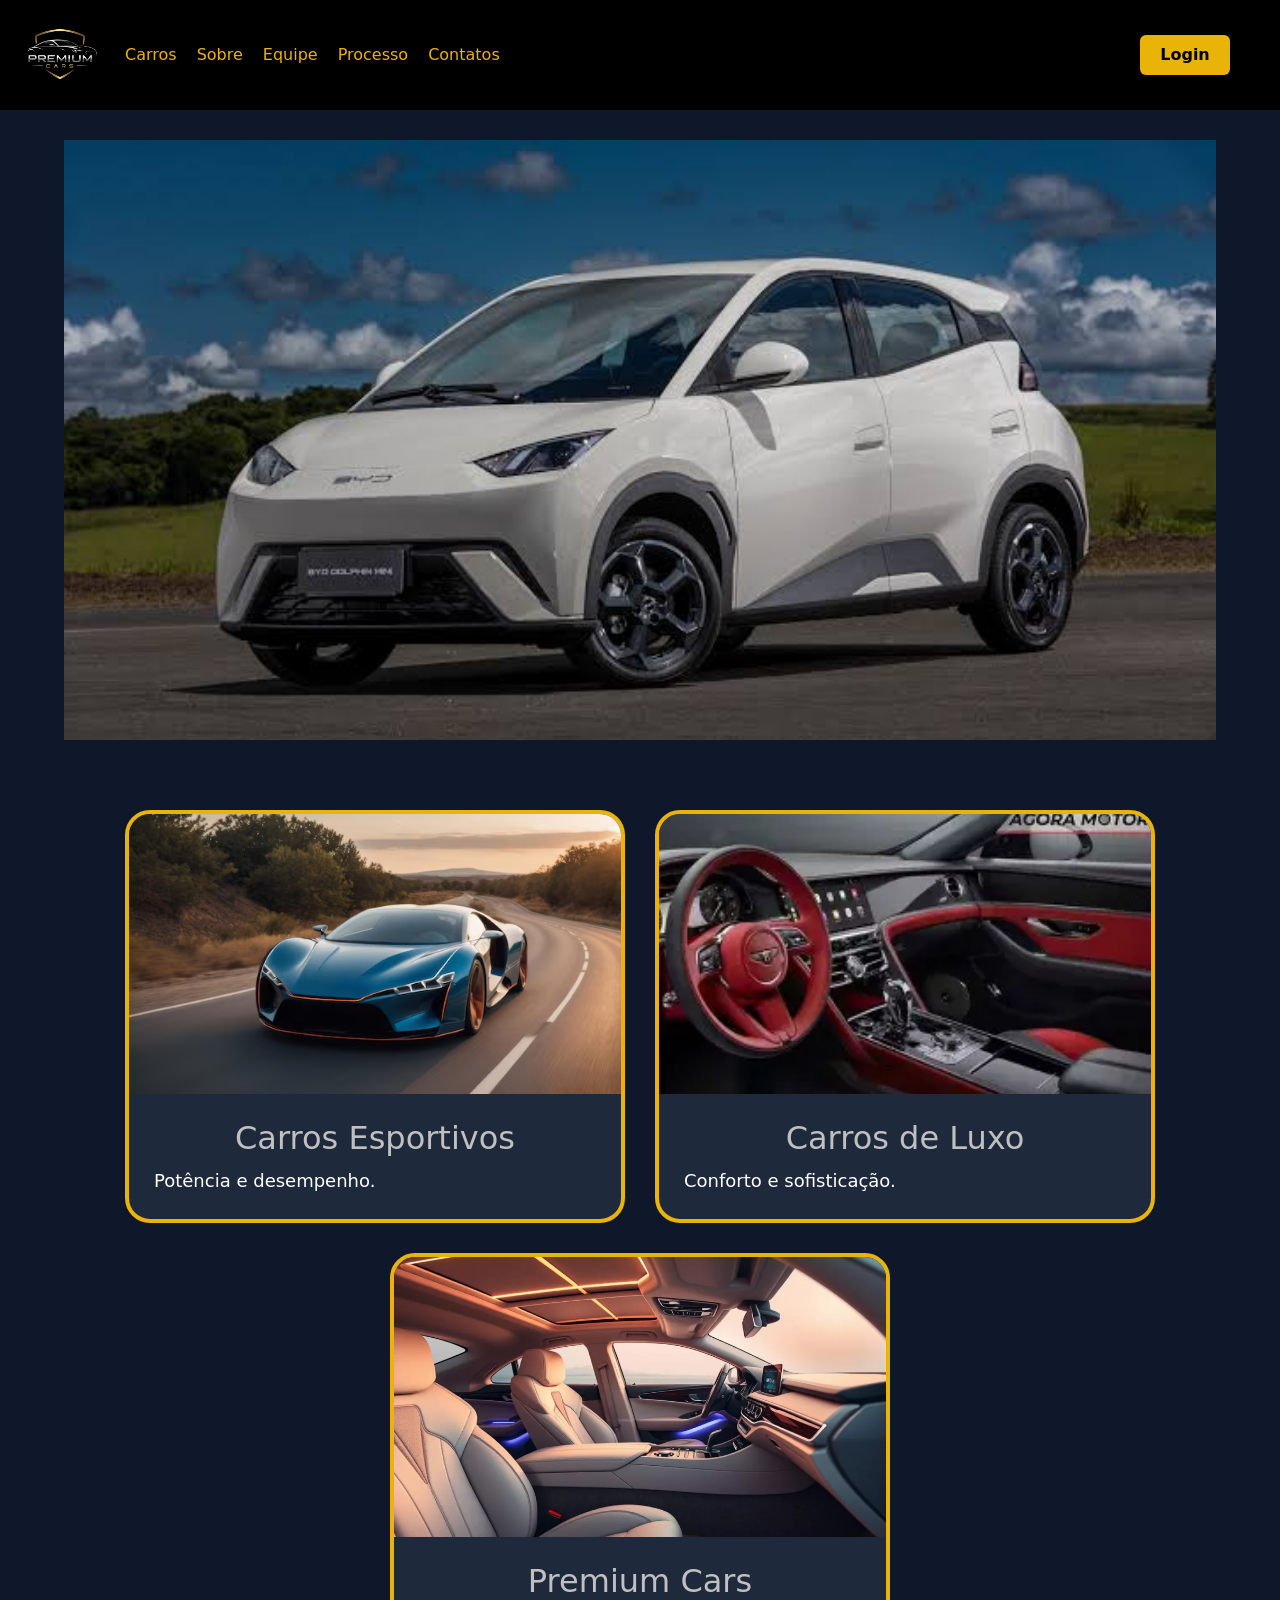
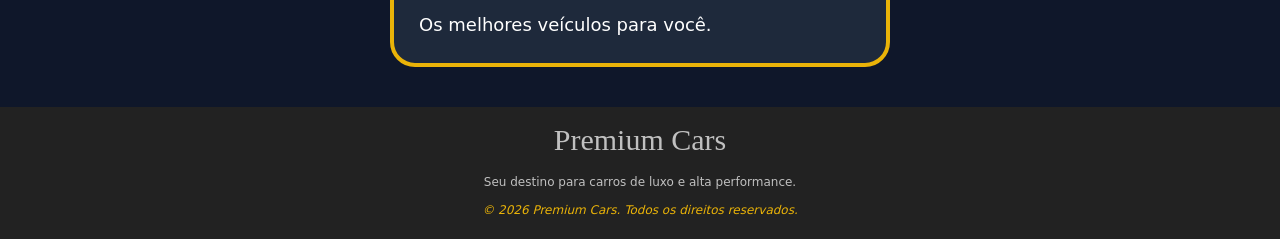
==== home.html @ 094aa10c "Primeiro commit do Premium Cars" ====
<!DOCTYPE html>
<html lang="pt-BR">
<head>
    <!-- Arthur José, Nicollas Oliveira, Enzo Gabriel e João Pedro - 1º DS -->
    <meta charset="UTF-8">
    <meta name="viewport" content="width=device-width, initial-scale=1.0">
    <title>Premium Cars</title>

    <link href="https://cdn.jsdelivr.net/npm/bootstrap@5.3.8/dist/css/bootstrap.min.css" rel="stylesheet">

    <link rel="stylesheet" href="css/style.css">
</head>

<body>

  <nav>
    <a href="home.html">
            <img src="img/premium cars.jpeg" alt="logo" class="logo">
        </a>

    <ul>
        <li><a href="produtos.html">Carros</a></li>
        <li><a href="sobre.html">Sobre</a></li>
        <li><a href="equipe.html">Equipe</a></li>
        <li><a href="processo.html">Processo</a></li>
        <li><a href="contatos.html">Contatos</a></li>
    </ul>

    <div id="areaUsuario">
    <button class="login-btn" onclick="window.location.href='login.html'">
        Login
    </button>
</div>

</nav>
    <!-- CARROSSEL -->

    <div id="carouselExampleSlidesOnly" class="carousel slide" data-bs-ride="carousel">

        <div class="carousel-inner">

            <div class="carousel-item active">
                <img src="img/carro carrosel1.jpg" class="d-block w-100" alt="Carro 1">
            </div>

            <div class="carousel-item">
                <img src="img/carro carrosel2.webp" class="d-block w-100" alt="Carro 2">
            </div>

            <div class="carousel-item">
                <img src="img/carro carrosel3.webp" class="d-block w-100" alt="Carro 3">
            </div>

            <div class="carousel-item">
                <img src="img/carro carrosel4.jpg" class="d-block w-100" alt="Carro 4">
            </div>

        </div>

    </div>

    <!-- CARDS -->

    <div class="cards-home">

        <div class="card-home">
            <img src="img/card1.avif" alt="Carros Esportivos">

            <div class="texto">
                <h3>Carros Esportivos</h3>
                <p>Potência e desempenho.</p>
            </div>
        </div>

        <div class="card-home">
            <img src="img/card2.webp" alt="Carros de Luxo">

            <div class="texto">
                <h3>Carros de Luxo</h3>
                <p>Conforto e sofisticação.</p>
            </div>
        </div>

        <div class="card-home">
            <img src="img/card3.webp" alt="Premium Cars">

            <div class="texto">
                <h3>Premium Cars</h3>
                <p>Os melhores veículos para você.</p>
            </div>
        </div>

    </div>

    <!-- RODAPÉ -->

    <footer>

        <div class="footer-container">

            <h3>Premium Cars</h3>

            <p>Seu destino para carros de luxo e alta performance.</p>

            <p class="copyright">
                © 2026 Premium Cars. Todos os direitos reservados.
            </p>

        </div>

    </footer>

    <script src="js/script.js"></script>

    <script src="https://cdn.jsdelivr.net/npm/bootstrap@5.3.8/dist/js/bootstrap.bundle.min.js"></script>

</body>
</html>
---- css/style.css ----
html, body{
    margin: 0;
    padding: 0;
    min-height: 100vh;
}

body{
    background-color: #0F172A;
    display: flex;
    flex-direction: column;
}

/* NAVBAR */
nav{
    background-color: black;
    padding: 20px;
    display: flex;
    align-items: center;
}

ul{
    list-style: none;
    display: flex;
    gap: 20px;
}

a{
    color: #EAB308;
    text-decoration: none;
}

a:hover{
    color: #00bfff;
}

.logo{
    width: 80px;
    height: 80px;
    border-radius: 50%;
}

button{
    background-color: #EAB308;
    width: 6rem;
    height: 2rem;
    margin-left: auto;
    cursor: pointer;
    margin-right: 30px;
}

/* TÍTULO */
.carros1{
    color: white;
    text-align: center;
    margin-top: 10px;
}

/* CARROSSEL */
.carousel{
    width: 90%;
    max-width: 1400px;
    height: 600px;
    margin: 30px auto;
}

.carousel-item img{
    width: 100%;
    height: 600px;
    object-fit: cover;
}

/* TÍTULOS */
h2{
    color: #EAB308;
    margin-left: 80px;
}

/* CARDS HOME */
.cards-home{
    width: 90%;
    margin: 40px auto;
    display: flex;
    justify-content: center;
    gap: 30px;
    flex-wrap: wrap;
}

.card-home{
    width: 500px;
    background-color: #1E293B;
    border: 4px solid #EAB308;
    border-radius: 25px;
    overflow: hidden;
    transition: 0.3s;
}

.card-home:hover{
    transform: translateY(-5px);
}

.card-home img{
    width: 100%;
    height: 280px;
    object-fit: cover;
    display: block;
}

.card-home .texto{
    padding: 25px;
    color: white;
}

.card-home .texto h3{
    font-size: 32px;
    margin-bottom: 10px;
}

.card-home .texto p{
    font-size: 18px;
    margin: 0;
}

/* FOOTER */
footer{
    width: 100%;
    background-color: #222;
    color: silver;
    text-align: center;
    padding: 15px;
    margin-top: auto;
    box-sizing: border-box;
}

.footer-container{
    display: flex;
    flex-direction: column;
    align-items: center;
}

.footer-container h3{
    font-size: 30px;
    font-family: Georgia, serif;
    margin-bottom: 10px;
}

.footer-container p{
    font-size: 12px;
    margin: 5px 0;
}

.copyright{
    font-size: 12px;
    font-style: italic;
    color: #EAB308;
}

/* produtos.html */
/* produtos.html */
/* produtos.html */

/* PRODUTOS - RESPONSIVIDADE */

.lista-produtos {
    display: grid !important;
    grid-template-columns: repeat(3, 1fr) !important;
    gap: 25px;
    padding: 30px;
}

.produto1 {
    width: 100%;
    min-width: 0;
}


/* TABLET */
@media (min-width: 768px) and (max-width: 1100px) {

    .lista-produtos {
        grid-template-columns: repeat(2, 1fr) !important;
        gap: 20px;
        padding: 20px;
    }

}


/* CELULAR */
@media (max-width: 767px) {

    .lista-produtos {
        grid-template-columns: 1fr !important;
        gap: 20px;
        padding: 15px;
    }

}

.produto1{
    width: 100%;
    background: #1f2937;
    border-radius: 18px;
    overflow: hidden;
    border: 1px solid #374151;
    box-shadow: 0 8px 25px rgba(0, 0, 0, 0.3);
    transition: 0.3s ease;
}

.produto1:hover {
    transform: translateY(-8px);
    box-shadow: 0 15px 35px rgba(0, 0, 0, 0.4);
}

.imagem-card {
    position: relative;
    width: 100%;
    height: 220px;
    overflow: hidden;
}

.imagem-card img {
    width: 100%;
    height: 100%;
    object-fit: contain;
    display: block;
}

.mais-vendido {
    position: absolute;
    top: 10px;
    right: 10px;
    background: #3b82f6;
    color: white;
    padding: 7px 12px;
    border-radius: 20px;
    font-size: 12px;
    font-weight: bold;
    z-index: 10;
}

.produto-conteudo1 {
    padding: 20px;
}

.produto-conteudo1 h2 {
    color: white;
    font-size: 26px;
    margin: 0 0 15px 0;
}

.produto-conteudo1 .preco {
    color: #EAB308;
    font-size: 22px;
    font-weight: bold;
    margin-bottom: 15px;
}

.produto-conteudo1 .descricao {
    color: #d1d5db;
    font-size: 16px;
    line-height: 1.6;
    margin: 0;
}

.titulo-container{
    position: relative;
    display: flex;
    justify-content: center;
    align-items: center;
    background-color: #07122c;
    padding: 20px;
}

.menu-btn{
    position: absolute;
    left: 20px;
    top: 50%;
    transform: translateY(-50%);

    width: 55px;
    height: 55px;

    background-color: #1E293B;
    color: white;
    border: none;
    border-radius: 10px;

    font-size: 28px;
    cursor: pointer;
}

.menu-lateral{
    position: fixed;
    top: 0;
    left: -250px;
    width: 250px;
    height: 100%;
    background: #111827;
    transition: 0.3s;
    padding-top: 100px;
    z-index: 1000;
}

.menu-lateral a{
    display: block;
    color: white;
    text-decoration: none;
    padding: 15px 25px;
    font-size: 18px;
}

.menu-lateral a:hover{
    background-color: #374151;
}

.carros1{
    margin: 0;
    color: white;
    font-size: 3rem;
    text-align: center;
}

/*sobre.html*/
/*sobre.html*/
/*sobre.html*/

h1{
    color: silver;
    text-align: center;
    font-size: 50px;
}

h3{
    color: silver;
    text-align: center;
    font-size: 40px;
}

.container-sobre{
    display: grid;
    grid-template-columns: 320px 1fr 320px;
    align-items: start;
    gap: 40px;
    margin-top: 30px;
    padding: 0 30px;
}

.conteudo{
    width: 100%;
}

.conteudo p{
    color: white;
    font-size: 25px;
    text-align: justify;
    width: 100%;
}

.sobre{
    width: 320px;
    height: 320px;
    object-fit: contain;
    border-radius: 20px;
}

.imagem-esquerda,
.imagem-direita{
    margin-top: 50px;
}

table{
    border-collapse: collapse;
    width: 350px;
    margin: 30px auto;
}

th, td{
    border: 1px solid black;
    padding: 12px;
}

th{
    background-color: silver;
    color: white;
}

td{
    color: white;
}

tr:nth-child(even){
    background-color: #0F172A;
}


@media (min-width: 768px) and (max-width: 1024px){

    .container-sobre{
        display: grid;
        grid-template-columns: 55% 45%;
        gap: 20px;
        padding: 20px;
        align-items: center;
    }

    .imagem-esquerda{
        grid-column: 2;
        grid-row: 1;
        width: 100%;
        height: auto;
        margin-top: 0;
        object-fit: contain;
    }

    .conteudo{
        grid-column: 1;
        grid-row: 1 / span 2;
        width: 100%;
    }

    .imagem-direita{
        grid-column: 2;
        grid-row: 2;
        width: 100%;
        height: auto;
        margin-top: 0;
        object-fit: contain;
    }

    .conteudo p{
        font-size: 20px;
    }

    .conteudo h1{
        font-size: 40px;
    }

    .conteudo h3{
        font-size: 28px;
    }

    table{
        width: 100%;
    }
}


/* CELULAR */
@media (max-width: 767px){

    .container-sobre{
        display: grid;
        grid-template-columns: 55% 45%;
        gap: 10px;
        padding: 10px;
        align-items: center;
    }

    .imagem-esquerda{
        grid-column: 2;
        grid-row: 1;
        width: 100%;
        height: auto;
        margin-top: 0;
        object-fit: contain;
    }

    .conteudo{
        grid-column: 1;
        grid-row: 1 / span 2;
        width: 100%;
    }

    .imagem-direita{
        grid-column: 2;
        grid-row: 2;
        width: 100%;
        height: auto;
        margin-top: 0;
        object-fit: contain;
    }

    .conteudo p{
        font-size: 14px;
    }

    .conteudo h1{
        font-size: 28px;
    }

    .conteudo h3{
        font-size: 20px;
    }

    table{
        width: 100%;
        font-size: 12px;
    }

    th, td{
        padding: 8px;
    }
}


/* contatos.html */
/* contatos.html */
/* contatos.html */

.contato-box{
    width: 400px;
    background-color: #1E293B;
    color: white;
    margin: 50px auto;
    padding: 30px;
    border-radius: 20px;
    text-align: center;
    border: 2px solid #EAB308;
    box-shadow: 0 0 20px rgba(0,0,0,0.5);
}

.contato-box h2{
    color: silver;
    margin-bottom: 20px;
    text-align: center;
}

.contato-box p{
    width: 100%;
    margin: 10px 0;
    font-size: 18px;
    color: white;
}

.redes{
    display: flex;
    flex-direction: column;
    align-items: center;
    gap: 15px;
    margin-top: 20px;
}

.icone{
    width: 70px;
    height: 70px;
    object-fit: contain;
    transition: 0.3s;
}

.icone:hover{
    transform: scale(1.1);
}


main{
    flex: 1;
}
/* Processo.html */
/* Processo.html */
/* Processo.html */

.processo-container{
    width: 95%;
    margin: 40px auto;
    display: grid;
    grid-template-columns: 1fr 1fr;
    gap: 40px;
}

.card{
    background-color: #1E293B;
    border: 4px solid #EAB308;
    border-radius: 20px;
    color: white;
    text-align: center;
    padding: 20px;
    min-height: 550px;
    box-shadow: 0 0 15px rgba(0,0,0,0.4);
}

.card img{
    width: 100%;
    height: 350px;
    object-fit: contain; 
    background-color: #0F172A;
    border-radius: 15px;
}

.card h2{
    color: silver;
    margin-top: 20px;
    margin-bottom: 15px;
    font-size: 28px;
}

.card p{
    width: 100%;
    margin: 0;
    font-size: 18px;
    line-height: 1.5;
    color: white;
}

/* equipe.html */
/* equipe.html */
/* equipe.html */

.equipe{
    width: 90%;
    margin: 50px auto;
    display: grid;
    grid-template-columns: 1fr 1fr;
    gap: 50px;
    height: auto;
}

.membro{
    display: flex;
    align-items: center;
    gap: 25px;
}

.membro img{
    width: 180px;
    height: 180px;
    border-radius: 50%;
    object-fit: cover;
}

.info h2{
    color: white;
    font-size: 30px;
    margin-bottom: 5px;
}

.info h3{
    color: silver;
    font-size: 18px;
    margin-bottom: 10px;
}

.info p{
    color: white;
    font-size: 16px;
    line-height: 1.5;
}

@media(max-width: 900px){
    .equipe{
        grid-template-columns: 1fr;
    }
}


/* mais vendidos.html */
/* mais vendidos.html */
/* mais vendidos.html */

.lista-produtos{
    display: grid;
    grid-template-columns: repeat(3, 1fr);
    gap: 25px;
    padding: 30px;
}

.produto1{
    background: #1f2937;
    border-radius: 18px;
    overflow: hidden;
    border: 1px solid #374151;
    width: auto;
}

/* cadastro/login.html */ 
/* cadastro/login.html */
/* cadastro/login.html */

nav{
    background-color: black;
    padding: 15px 20px;
    display: flex;
    align-items: center;
    width: 100%;
    box-sizing: border-box;
}

.logo{
    width: 80px;
    height: 80px;
    border-radius: 40px;
    object-fit: contain;
}

nav ul{
    list-style: none;
    display: flex;
    gap: 20px;
    margin: 0;
    padding: 0;
    margin-left: 25px;
}

nav ul li a{
    color: #EAB308;
    text-decoration: none;
    font-size: 16px;
}

nav ul li a:hover{
    color: #00bfff;
}

.login-btn{
    margin-left: auto;
    width: 90px;
    height: 40px;
    background-color: #EAB308;
    color: black;
    border: none;
    border-radius: 6px;
    font-size: 16px;
    font-weight: bold;
    cursor: pointer;
}

.login-btn:hover{
    background-color: #00bfff;
    color: white;
}

.senha-box{
    display: flex;
    gap: 5px;
}

.senha-box button{
    width: 50px;
    border: none;
    border-radius: 8px;
    cursor: pointer;
}

.cadastro-link{
    color: white;
}

.cadastro-link a{
    color: #EAB308;
    text-decoration: none;
    margin-left: 5px;
    font-weight: bold;
}

.cadastro-link a:hover{
    color: silver;
}

.container-login{
    min-height: 100vh;
    display: flex;
    justify-content: center;
    align-items: center;
    padding: 20px;
    box-sizing: border-box;
}

.login-box{
    width: 400px;
    background-color: #1E293B;
    padding: 40px;
    border-radius: 15px;
    box-shadow: 0 0 20px rgba(0,0,0,0.5);
    text-align: center;
    box-sizing: border-box;
}

.login-box h1{
    color: silver;
    margin-bottom: 10px;
}

.login-box p{
    color: white;
}

.login-box input{
    width: 100%;
    padding: 12px;
    margin: 10px 0;
    border: none;
    border-radius: 8px;
    background-color: #334155;
    color: white;
    box-sizing: border-box;
}

.login-box input::placeholder{
    color: #d1d5db;
}

.senha-box{
    display: flex;
    gap: 5px;
}

.senha-box input{
    flex: 1;
}

.senha-box button{
    width: 50px;
    border: none;
    border-radius: 8px;
    cursor: pointer;
}

.btn-login{
    width: 100%;
    padding: 12px;
    background-color: #EAB308;
    color: black;
    border: none;
    border-radius: 8px;
    font-weight: bold;
    cursor: pointer;
    margin-top: 10px;
}

.btn-login:hover{
    background-color: white;
}

.cadastro-link{
    color: white;
    margin-top: 20px;
}

.cadastro-link a{
    color: #EAB308;
    text-decoration: none;
    font-weight: bold;
}

.cadastro-link a:hover{
    color: silver;
}

#areaUsuario{
    margin-left: auto;
    display: flex;
    align-items: center;
    gap: 10px;
}

.email-usuario{
    color: #EAB308;
    font-weight: bold;
}

/* CELULAR */
@media (max-width: 768px){

    #areaUsuario{
        flex-direction: column;
        align-items: center;
        gap: 5px;
    }

    .email-usuario{
        font-size: 14px;
    }
}
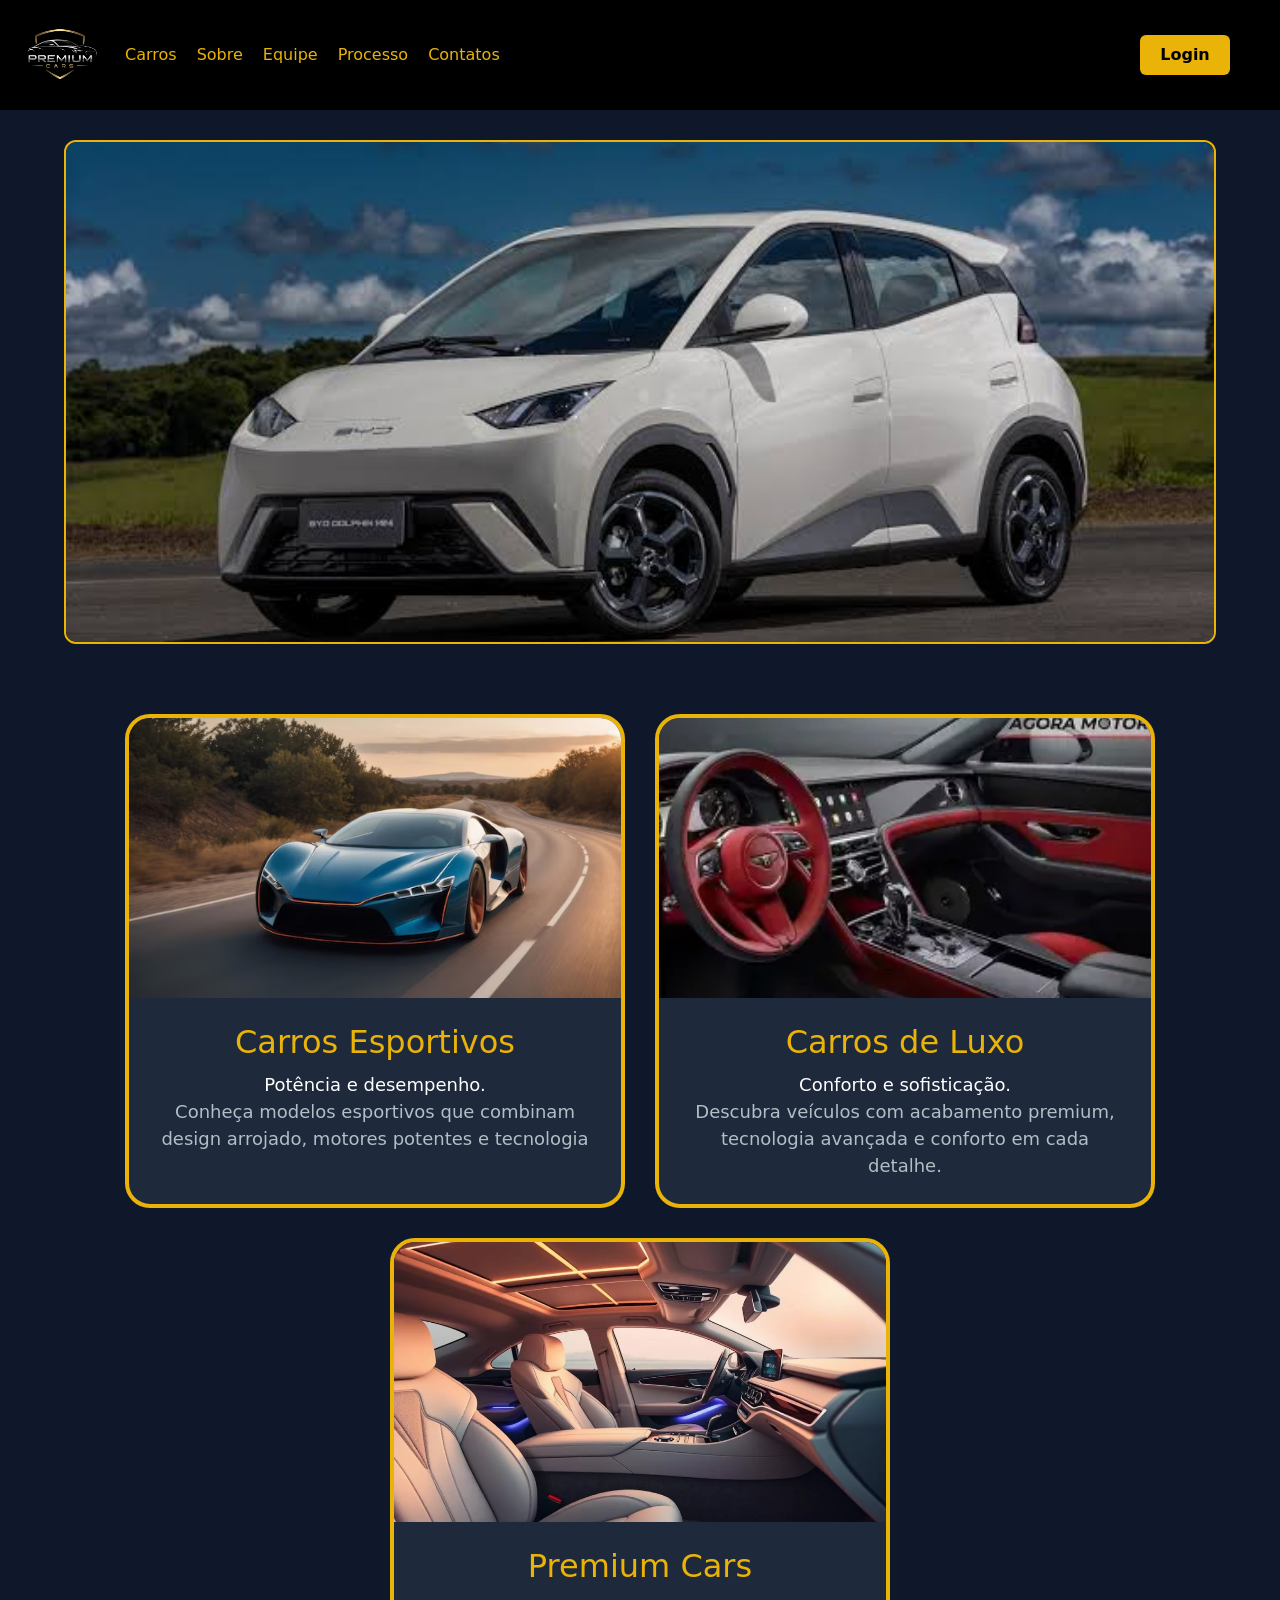
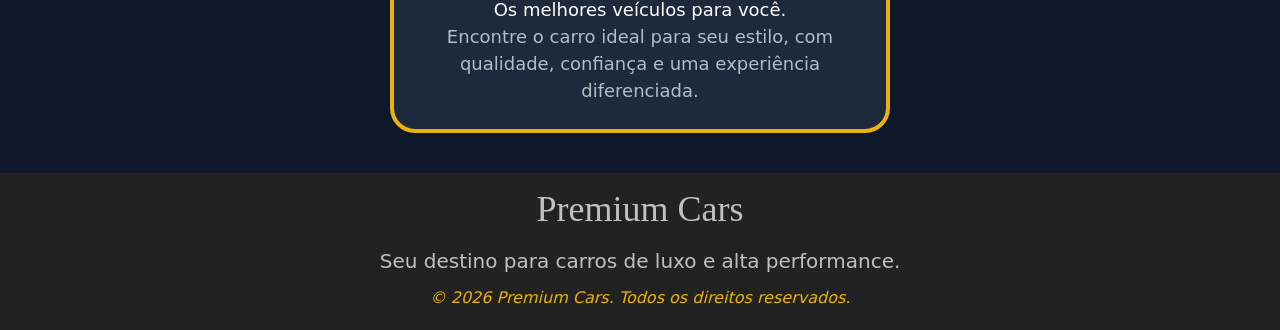
==== commit 5da5c242: "Ajustes solicitados pelo professor" ====
--- a/home.html
+++ b/home.html
@@ -35,7 +35,10 @@
 </nav>
     <!-- CARROSSEL -->
 
-    <div id="carouselExampleSlidesOnly" class="carousel slide" data-bs-ride="carousel">
+   <div id="carouselExampleSlidesOnly"
+     class="carousel slide carrosel-premium"
+     data-bs-ride="carousel"
+     data-bs-interval="3000">
 
         <div class="carousel-inner">
 
@@ -69,6 +72,7 @@
             <div class="texto">
                 <h3>Carros Esportivos</h3>
                 <p>Potência e desempenho.</p>
+                <p>Conheça modelos esportivos que combinam design arrojado, motores potentes e tecnologia</p>
             </div>
         </div>
 
@@ -78,6 +82,7 @@
             <div class="texto">
                 <h3>Carros de Luxo</h3>
                 <p>Conforto e sofisticação.</p>
+                <p>Descubra veículos com acabamento premium, tecnologia avançada e conforto em cada detalhe.</p>
             </div>
         </div>
 
@@ -87,6 +92,7 @@
             <div class="texto">
                 <h3>Premium Cars</h3>
                 <p>Os melhores veículos para você.</p>
+                <p>Encontre o carro ideal para seu estilo, com qualidade, confiança e uma experiência diferenciada.</p>
             </div>
         </div>
 
--- a/css/style.css
+++ b/css/style.css
@@ -1,3 +1,6 @@
+/* home.html */
+
+
 html, body{
     margin: 0;
     padding: 0;
@@ -63,10 +66,34 @@
     margin: 30px auto;
 }
 
+/* Borda do carrossel Premium Cars */
+.carrosel-premium {
+    border: 2px solid #EAB308;
+    border-radius: 12px;
+    overflow: hidden;
+    width: 90%;
+    margin: 30px auto;
+    box-sizing: border-box;
+}
+
+.carrosel-premium .carousel-inner,
+.carrosel-premium .carousel-item,
+.carrosel-premium .carousel-item img {
+    border-radius: 10px;
+}
+
 .carousel-item img{
     width: 100%;
     height: 600px;
     object-fit: cover;
+}
+
+/* Padroniza as imagens do carrossel */
+.carrosel-premium .carousel-item img {
+    width: 100%;
+    height: 500px;
+    object-fit: cover;
+    display: block;
 }
 
 /* TÍTULOS */
@@ -94,6 +121,25 @@
     transition: 0.3s;
 }
 
+.card-home {
+    text-align: center;
+}
+
+/* Títulos dos cards */
+.card-home h3 {
+    color: #EAB308;
+}
+
+/* Primeiro parágrafo: frase de destaque */
+.card-home p:first-of-type {
+    color: #FFFFFF;
+}
+
+/* Segundo parágrafo: descrição complementar */
+.card-home p:nth-of-type(2) {
+    color: #B0BEC5;
+}
+
 .card-home:hover{
     transform: translateY(-5px);
 }
@@ -146,6 +192,19 @@
 .footer-container p{
     font-size: 12px;
     margin: 5px 0;
+}
+
+/* Aumentar textos do footer */
+footer .footer-container h3 {
+    font-size: 36px !important;
+}
+
+footer .footer-container p:not(.copyright) {
+    font-size: 20px !important;
+}
+
+footer .footer-container .copyright {
+    font-size: 16px !important;
 }
 
 .copyright{
@@ -857,7 +916,6 @@
     font-weight: bold;
 }
 
-/* CELULAR */
 @media (max-width: 768px){
 
     #areaUsuario{
@@ -869,4 +927,449 @@
     .email-usuario{
         font-size: 14px;
     }
-}+}
+
+.btn-cadastro {
+    width: 100%;
+    padding: 12px;
+    background-color: #EAB308;
+    color: black;
+    border: none;
+    border-radius: 8px;
+    font-weight: bold;
+    font-size: 16px;
+    cursor: pointer;
+    margin-top: 10px;
+    box-sizing: border-box;
+}
+
+.btn-cadastro:hover {
+    background-color: white;
+}
+
+
+*,
+*::before,
+*::after {
+    box-sizing: border-box;
+}
+
+html,
+body {
+    width: 100%;
+    max-width: 100%;
+    margin: 0;
+}
+
+body {
+    min-height: 100vh;
+    overflow-wrap: break-word;
+}
+
+img {
+    max-width: 100%;
+}
+
+footer {
+    width: 100%;
+    max-width: 100%;
+    margin-top: auto;
+    flex-shrink: 0;
+}
+
+.footer-container {
+    width: 100%;
+    max-width: 100%;
+}
+
+.contato-box {
+    width: calc(100% - 32px);
+    max-width: 400px;
+    margin: 40px auto;
+}
+
+.processo-container {
+    width: calc(100% - 32px);
+    max-width: 1400px;
+    margin: 30px auto;
+    grid-template-columns: repeat(2, minmax(0, 1fr));
+    gap: 24px;
+}
+
+.card {
+    min-width: 0;
+    overflow-wrap: anywhere;
+}
+
+.card h2 {
+    margin-left: 0;
+}
+
+.card img {
+    max-width: 100%;
+}
+
+.equipe {
+    width: calc(100% - 32px);
+    max-width: 1200px;
+    grid-template-columns: repeat(2, minmax(0, 1fr));
+    gap: 30px;
+}
+
+.membro {
+    min-width: 0;
+}
+
+.membro img {
+    flex-shrink: 0;
+}
+
+.info {
+    min-width: 0;
+}
+
+.container-sobre {
+    grid-template-columns: minmax(0, 1fr) minmax(0, 2fr)
+                         minmax(0, 1fr);
+    gap: 20px;
+}
+
+.sobre {
+    max-width: 100%;
+}
+
+.conteudo {
+    min-width: 0;
+}
+
+table {
+    max-width: 100%;
+}
+
+.lista-produtos {
+    grid-template-columns: repeat(3, minmax(0, 1fr));
+    width: 100%;
+    min-width: 0;
+}
+
+.produto1 {
+    min-width: 0;
+}
+
+.produto-conteudo1 h2 {
+    margin-left: 0;
+    overflow-wrap: anywhere;
+}
+
+.carousel {
+    max-width: calc(100% - 32px);
+    height: auto;
+}
+
+.carousel-item img {
+    width: 100%;
+    height: auto;
+    aspect-ratio: 16 / 9;
+    object-fit: contain;
+}
+
+.cards-home {
+    max-width: 100%;
+}
+
+.card-home {
+    width: 100%;
+    max-width: 500px;
+    min-width: 0;
+}
+
+/* ========================================
+   TABLETS
+======================================== */
+@media (min-width: 768px) and (max-width: 1024px) {
+
+    .lista-produtos {
+        grid-template-columns: repeat(2, minmax(0, 1fr));
+        padding: 20px;
+        gap: 20px;
+    }
+
+    .processo-container {
+        gap: 18px;
+    }
+
+    .card {
+        padding: 15px;
+    }
+
+    .equipe {
+        grid-template-columns: 1fr;
+    }
+
+    .container-sobre {
+        grid-template-columns: minmax(0, 1fr) minmax(0, 1fr);
+    }
+
+    .sobre {
+        width: 100%;
+        height: auto;
+    }
+}
+
+/* ========================================
+   CELULARES
+======================================== */
+@media (max-width: 767px) {
+
+    nav {
+        flex-wrap: wrap;
+        gap: 12px;
+        padding: 12px;
+        max-width: 100%;
+    }
+
+    nav ul {
+        flex-wrap: wrap;
+        justify-content: center;
+        gap: 12px;
+        margin: 0;
+        padding: 0;
+        min-width: 0;
+    }
+
+    nav ul li a {
+        font-size: 14px;
+    }
+
+    .logo {
+        width: 60px;
+        height: 60px;
+        flex-shrink: 0;
+    }
+
+    nav button,
+    nav .login-btn {
+        margin: 0;
+        max-width: 100%;
+    }
+
+    h1 {
+        font-size: 32px;
+        overflow-wrap: anywhere;
+    }
+
+    h2 {
+        margin-left: 0;
+    }
+
+    .carros1 {
+        font-size: 2rem;
+        padding: 0 12px;
+    }
+
+    .carousel {
+        width: calc(100% - 24px);
+        margin: 20px auto;
+    }
+
+    .carousel-item img {
+        aspect-ratio: 4 / 3;
+        object-fit: contain;
+    }
+
+    .cards-home {
+        width: 100%;
+        padding: 0 12px;
+        margin: 24px auto;
+        gap: 20px;
+    }
+
+    .card-home {
+        width: 100%;
+    }
+
+    .card-home img {
+        height: auto;
+        aspect-ratio: 16 / 9;
+        object-fit: contain;
+    }
+
+    .card-home .texto {
+        padding: 18px;
+    }
+
+    .card-home .texto h3 {
+        font-size: 24px;
+    }
+
+    .lista-produtos {
+        grid-template-columns: minmax(0, 1fr);
+        padding: 12px;
+        gap: 18px;
+    }
+
+    .imagem-card {
+        height: 200px;
+    }
+
+    .produto-conteudo1 {
+        padding: 16px;
+    }
+
+    .produto-conteudo1 h2 {
+        font-size: 22px;
+    }
+
+    .container-sobre {
+        display: flex;
+        flex-direction: column;
+        align-items: center;
+        width: 100%;
+        padding: 16px;
+        gap: 20px;
+        margin-top: 10px;
+    }
+
+    .conteudo {
+        width: 100%;
+    }
+
+    .conteudo p {
+        font-size: 16px;
+        text-align: left;
+    }
+
+    .conteudo h1 {
+        font-size: 30px;
+    }
+
+    .conteudo h3 {
+        font-size: 23px;
+    }
+
+    .imagem-esquerda,
+    .imagem-direita {
+        width: 100%;
+        height: auto;
+        margin: 0;
+    }
+
+    .sobre {
+        width: 100%;
+        max-width: 320px;
+        height: auto;
+    }
+
+    table {
+        width: 100%;
+        font-size: 12px;
+    }
+
+    th,
+    td {
+        padding: 6px;
+        overflow-wrap: anywhere;
+    }
+
+    .contato-box {
+        padding: 20px;
+        margin: 24px auto;
+    }
+
+    .contato-box p {
+        font-size: 16px;
+        overflow-wrap: anywhere;
+    }
+
+    .icone {
+        width: 60px;
+        height: 60px;
+    }
+
+    .processo-container {
+        width: calc(100% - 24px);
+        grid-template-columns: minmax(0, 1fr);
+        gap: 20px;
+        margin: 20px auto;
+    }
+
+    .card {
+        min-height: 0;
+        padding: 16px;
+    }
+
+    .card img {
+        height: auto;
+        max-height: 300px;
+        aspect-ratio: 4 / 3;
+        object-fit: contain;
+    }
+
+    .card h2 {
+        font-size: 23px;
+    }
+
+    .card p {
+        font-size: 16px;
+    }
+
+    .equipe {
+        width: calc(100% - 24px);
+        grid-template-columns: minmax(0, 1fr);
+        gap: 28px;
+        margin: 24px auto;
+    }
+
+    .membro {
+        align-items: center;
+        gap: 16px;
+    }
+
+    .membro img {
+        width: 100px;
+        height: 100px;
+    }
+
+    .info h2 {
+        font-size: 22px;
+    }
+
+    .info h3 {
+        font-size: 16px;
+    }
+
+    .info p {
+        font-size: 14px;
+    }
+
+    .footer-container h3 {
+        font-size: 24px;
+    }
+}
+
+@media (max-width: 380px) {
+
+    .membro {
+        flex-direction: column;
+        text-align: center;
+    }
+
+    .membro img {
+        width: 110px;
+        height: 110px;
+    }
+
+    .logo {
+        width: 50px;
+        height: 50px;
+    }
+
+    nav ul {
+        gap: 8px;
+    }
+
+    nav ul li a {
+        font-size: 13px;
+    }
+}
+
